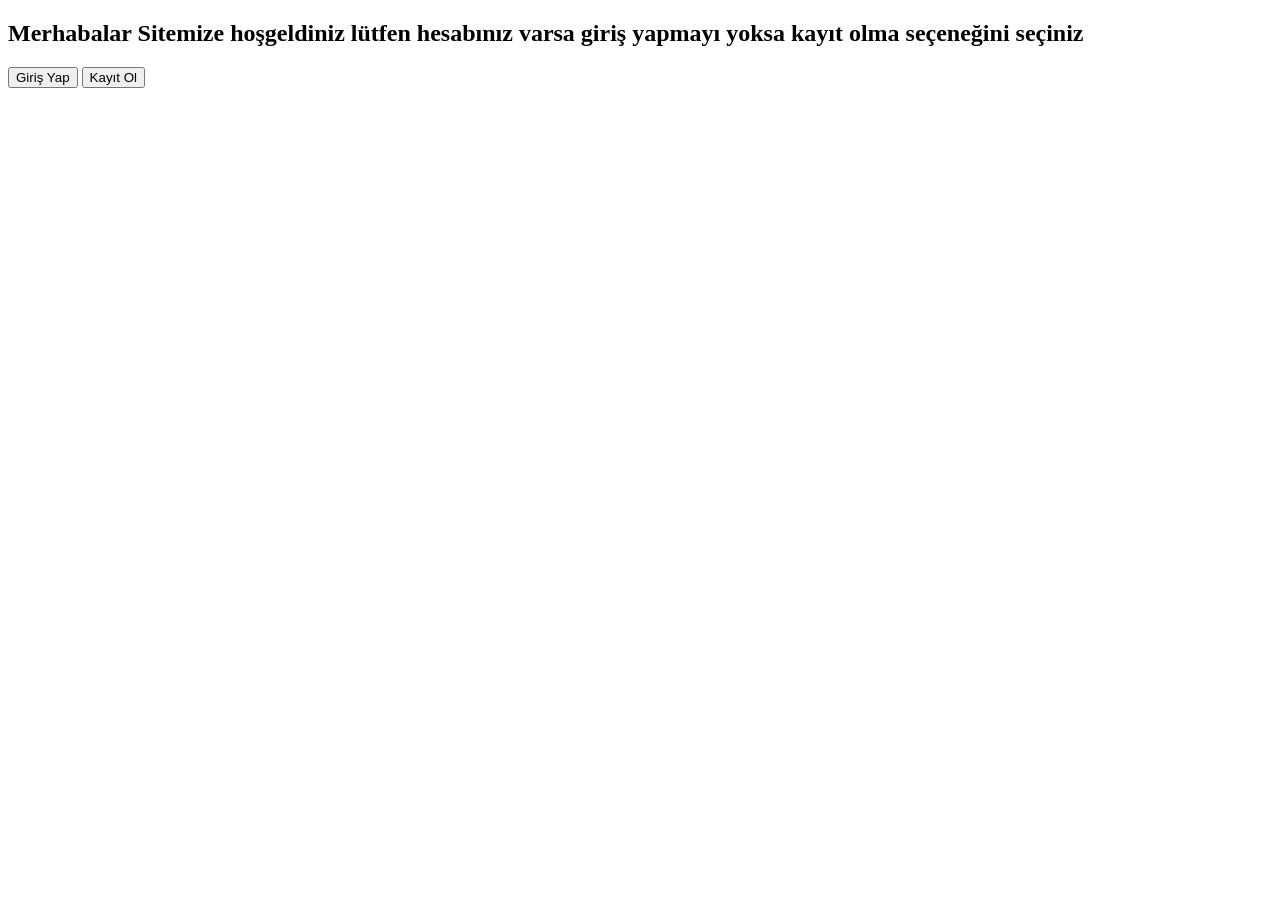
==== Templates/home.html @ 359818ce "Initial commit: Sentence labeling FastAPI project baseline" ====
<!DOCTYPE html>
<html lang="en">
<head>
    <meta charset="UTF-8">
    <title>Staj labeleing project</title>
</head>
<body>
<h2> Merhabalar Sitemize hoşgeldiniz lütfen  hesabınız varsa giriş yapmayı yoksa kayıt olma seçeneğini seçiniz</h2>
<a href="/login"><button>Giriş Yap</button></a>
<a href="/register"><button>Kayıt Ol</button></a>

</body>
</html>
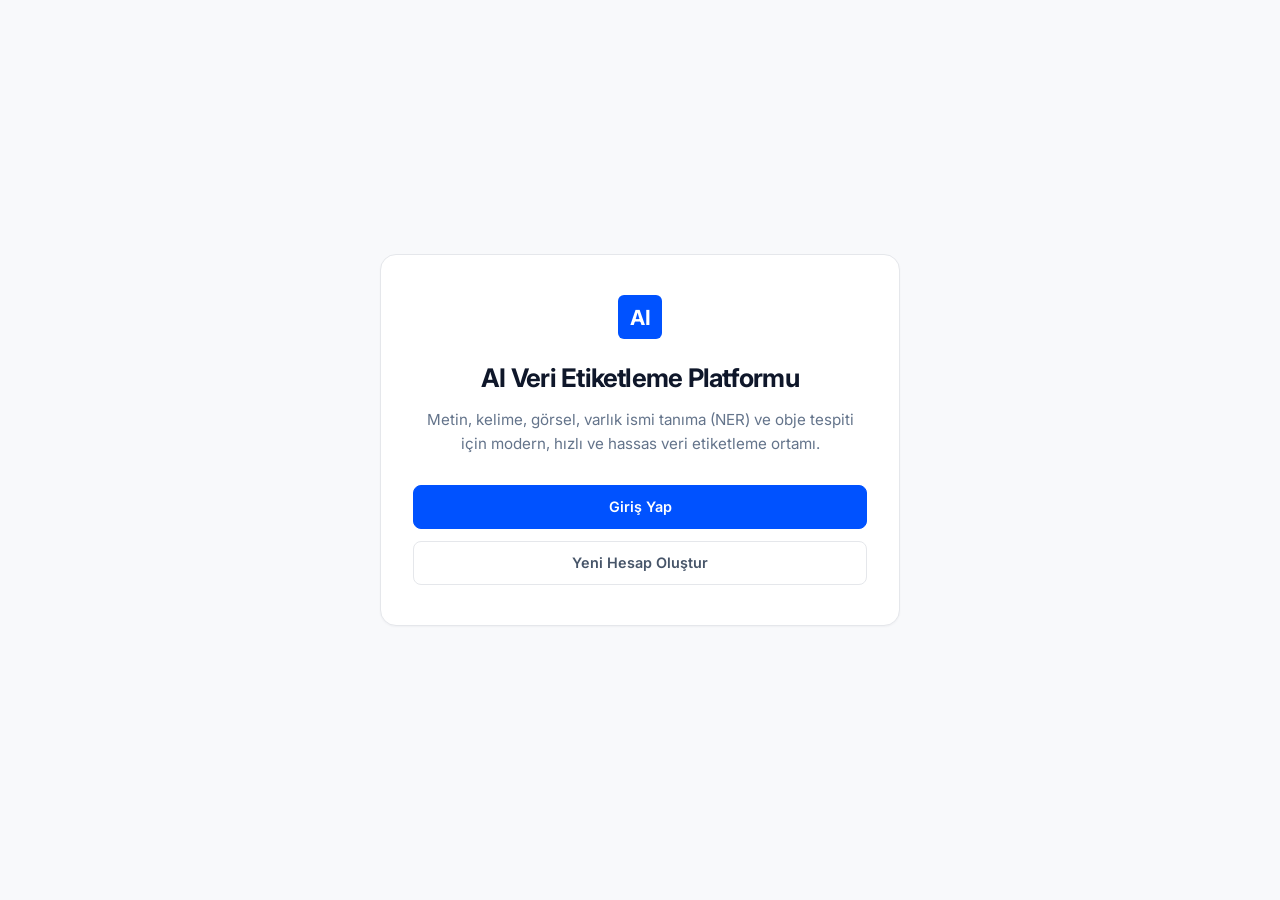
==== commit 116d9852: "Snapshot: classic UI prototype" ====
--- a/Templates/home.html
+++ b/Templates/home.html
@@ -1,13 +1,35 @@
 <!DOCTYPE html>
-<html lang="en">
+<html lang="tr">
 <head>
     <meta charset="UTF-8">
-    <title>Staj labeleing project</title>
+    <meta name="viewport" content="width=device-width, initial-scale=1.0">
+    <title>AI Data Labeling Platform</title>
+    <link rel="stylesheet" href="/static/mercury.css">
 </head>
-<body>
-<h2> Merhabalar Sitemize hoşgeldiniz lütfen  hesabınız varsa giriş yapmayı yoksa kayıt olma seçeneğini seçiniz</h2>
-<a href="/login"><button>Giriş Yap</button></a>
-<a href="/register"><button>Kayıt Ol</button></a>
+<body style="display: flex; align-items: center; justify-content: center; min-height: 100vh; padding: 20px;">
+
+    <div class="card" style="max-width: 520px; width: 100%; text-align: center; padding: 40px 32px;">
+        <div style="display: flex; justify-content: center; margin-bottom: 20px;">
+            <div class="brand-icon" style="width: 44px; height: 44px; font-size: 1.3rem;">AI</div>
+        </div>
+
+        <h1 style="font-size: 1.6rem; font-weight: 700; color: var(--text-primary); letter-spacing: -0.03em; margin-bottom: 10px;">
+            AI Veri Etiketleme Platformu
+        </h1>
+
+        <p style="font-size: 0.95rem; color: var(--text-muted); margin-bottom: 28px; line-height: 1.6;">
+            Metin, kelime, görsel, varlık ismi tanıma (NER) ve obje tespiti için modern, hızlı ve hassas veri etiketleme ortamı.
+        </p>
+
+        <div style="display: flex; flex-direction: column; gap: 12px;">
+            <a href="/login" class="btn btn-primary btn-block" style="padding: 12px;">
+                Giriş Yap
+            </a>
+            <a href="/register" class="btn btn-secondary btn-block" style="padding: 12px;">
+                Yeni Hesap Oluştur
+            </a>
+        </div>
+    </div>
 
 </body>
 </html>
--- a/static/mercury.css
+++ b/static/mercury.css
@@ -0,0 +1,361 @@
+@import url('https://fonts.googleapis.com/css2?family=Inter:wght@400;500;600;700&display=swap');
+
+:root {
+    --bg-main: #F8F9FB;
+    --surface: #FFFFFF;
+    --surface-hover: #F8FAFC;
+    --border: #E5E7EB;
+    --border-focus: #0052FF;
+    --primary: #0052FF;
+    --primary-hover: #0043D6;
+    --primary-light: #EFF6FF;
+    --secondary-bg: #F1F5F9;
+    --secondary-hover: #E2E8F0;
+    --text-primary: #0F172A;
+    --text-secondary: #475569;
+    --text-muted: #64748B;
+    --text-light: #94A3B8;
+    --danger: #EF4444;
+    --danger-bg: #FEF2F2;
+    --success: #10B981;
+    --success-bg: #ECFDF5;
+    --warning: #F59E0B;
+    --warning-bg: #FFFBEB;
+    --shadow-sm: 0 1px 2px 0 rgba(16, 24, 40, 0.04);
+    --shadow-md: 0 4px 6px -1px rgba(16, 24, 40, 0.06), 0 2px 4px -2px rgba(16, 24, 40, 0.04);
+    --shadow-lg: 0 10px 15px -3px rgba(16, 24, 40, 0.06), 0 4px 6px -4px rgba(16, 24, 40, 0.03);
+    --radius-sm: 6px;
+    --radius-md: 8px;
+    --radius-lg: 12px;
+    --radius-xl: 16px;
+}
+
+* {
+    box-sizing: border-box;
+    margin: 0;
+    padding: 0;
+}
+
+body {
+    font-family: 'Inter', -apple-system, BlinkMacSystemFont, 'Segoe UI', Roboto, sans-serif;
+    background-color: var(--bg-main);
+    color: var(--text-primary);
+    line-height: 1.5;
+    -webkit-font-smoothing: antialiased;
+    min-height: 100vh;
+}
+
+/* Navbar */
+.app-header {
+    background-color: var(--surface);
+    border-bottom: 1px solid var(--border);
+    padding: 14px 28px;
+    display: flex;
+    justify-content: space-between;
+    align-items: center;
+    position: sticky;
+    top: 0;
+    z-index: 100;
+}
+
+.brand {
+    display: flex;
+    align-items: center;
+    gap: 10px;
+    font-size: 1.1rem;
+    font-weight: 700;
+    color: var(--text-primary);
+    text-decoration: none;
+    letter-spacing: -0.02em;
+}
+
+.brand-icon {
+    width: 28px;
+    height: 28px;
+    background: var(--primary);
+    color: #fff;
+    border-radius: var(--radius-sm);
+    display: flex;
+    align-items: center;
+    justify-content: center;
+    font-size: 0.9rem;
+    font-weight: 700;
+}
+
+.header-nav {
+    display: flex;
+    align-items: center;
+    gap: 10px;
+}
+
+/* Layout Containers */
+.container {
+    max-width: 1200px;
+    margin: 0 auto;
+    padding: 32px 24px;
+}
+
+.container-narrow {
+    max-width: 640px;
+    margin: 0 auto;
+    padding: 32px 20px;
+}
+
+/* Cards */
+.card {
+    background: var(--surface);
+    border: 1px solid var(--border);
+    border-radius: var(--radius-xl);
+    box-shadow: var(--shadow-sm);
+    padding: 28px;
+    margin-bottom: 20px;
+    transition: box-shadow 0.2s ease, border-color 0.2s ease;
+}
+
+.card-header {
+    margin-bottom: 20px;
+    padding-bottom: 16px;
+    border-bottom: 1px solid var(--border);
+}
+
+.card-title {
+    font-size: 1.25rem;
+    font-weight: 700;
+    color: var(--text-primary);
+    letter-spacing: -0.02em;
+    margin-bottom: 4px;
+}
+
+.card-subtitle {
+    font-size: 0.9rem;
+    color: var(--text-muted);
+}
+
+/* Buttons */
+.btn {
+    display: inline-flex;
+    align-items: center;
+    justify-content: center;
+    gap: 8px;
+    padding: 10px 18px;
+    font-size: 0.9rem;
+    font-weight: 600;
+    font-family: inherit;
+    border-radius: var(--radius-md);
+    border: 1px solid transparent;
+    cursor: pointer;
+    text-decoration: none;
+    transition: all 0.15s ease;
+    line-height: 1.25;
+}
+
+.btn-primary {
+    background-color: var(--primary);
+    color: #FFFFFF;
+    border-color: var(--primary);
+}
+
+.btn-primary:hover {
+    background-color: var(--primary-hover);
+    border-color: var(--primary-hover);
+}
+
+.btn-secondary {
+    background-color: var(--surface);
+    color: var(--text-secondary);
+    border-color: var(--border);
+}
+
+.btn-secondary:hover {
+    background-color: var(--secondary-bg);
+    color: var(--text-primary);
+    border-color: #CBD5E1;
+}
+
+.btn-success {
+    background-color: var(--success);
+    color: #FFFFFF;
+    border-color: var(--success);
+}
+
+.btn-success:hover {
+    background-color: #059669;
+}
+
+.btn-danger {
+    background-color: var(--danger-bg);
+    color: var(--danger);
+    border-color: #FECACA;
+}
+
+.btn-danger:hover {
+    background-color: #FEE2E2;
+}
+
+.btn-sm {
+    padding: 6px 12px;
+    font-size: 0.8rem;
+    border-radius: var(--radius-sm);
+}
+
+.btn-block {
+    width: 100%;
+}
+
+/* Form Controls */
+.form-group {
+    margin-bottom: 20px;
+}
+
+label {
+    display: block;
+    font-size: 0.875rem;
+    font-weight: 600;
+    color: var(--text-secondary);
+    margin-bottom: 8px;
+}
+
+.form-control,
+.form-input,
+.custom-textarea {
+    width: 100%;
+    padding: 10px 14px;
+    font-size: 0.925rem;
+    font-family: inherit;
+    color: var(--text-primary);
+    background-color: var(--surface);
+    border: 1px solid var(--border);
+    border-radius: var(--radius-md);
+    box-shadow: var(--shadow-sm);
+    transition: border-color 0.15s ease, box-shadow 0.15s ease;
+}
+
+.form-control:focus,
+.form-input:focus,
+.custom-textarea:focus {
+    outline: none;
+    border-color: var(--border-focus);
+    box-shadow: 0 0 0 3px rgba(0, 82, 255, 0.12);
+}
+
+.custom-textarea {
+    min-height: 120px;
+    resize: vertical;
+}
+
+/* File Dropzone Style */
+.file-dropzone-box {
+    border: 2px dashed #CBD5E1;
+    background-color: #F8FAFC;
+    border-radius: var(--radius-lg);
+    padding: 24px;
+    text-align: center;
+    cursor: pointer;
+    transition: all 0.2s ease;
+    display: flex;
+    flex-direction: column;
+    align-items: center;
+    gap: 8px;
+}
+
+.file-dropzone-box:hover {
+    border-color: var(--primary);
+    background-color: var(--primary-light);
+}
+
+.file-dropzone-icon {
+    font-size: 1.8rem;
+    color: var(--text-muted);
+}
+
+.file-dropzone-text {
+    font-size: 0.9rem;
+    font-weight: 600;
+    color: var(--text-secondary);
+}
+
+.file-dropzone-sub {
+    font-size: 0.8rem;
+    color: var(--text-light);
+}
+
+/* Status Pills & Badges */
+.badge {
+    display: inline-flex;
+    align-items: center;
+    gap: 6px;
+    padding: 4px 10px;
+    font-size: 0.8rem;
+    font-weight: 600;
+    border-radius: 9999px;
+    line-height: 1.2;
+}
+
+.badge-primary {
+    background-color: var(--primary-light);
+    color: var(--primary);
+}
+
+.badge-success {
+    background-color: var(--success-bg);
+    color: var(--success);
+}
+
+.badge-neutral {
+    background-color: var(--secondary-bg);
+    color: var(--text-secondary);
+}
+
+/* Status bar */
+.stats-bar {
+    display: flex;
+    align-items: center;
+    gap: 12px;
+    padding: 10px 16px;
+    background: var(--surface);
+    border: 1px solid var(--border);
+    border-radius: var(--radius-lg);
+    box-shadow: var(--shadow-sm);
+    margin-bottom: 16px;
+}
+
+.stat-item {
+    display: flex;
+    align-items: center;
+    gap: 6px;
+    font-size: 0.85rem;
+    color: var(--text-secondary);
+}
+
+.stat-item strong {
+    color: var(--text-primary);
+    font-weight: 700;
+}
+
+/* Alerts */
+.alert-success {
+    background-color: var(--success-bg);
+    border: 1px solid #A7F3D0;
+    color: #065F46;
+    padding: 14px 18px;
+    border-radius: var(--radius-md);
+    font-size: 0.9rem;
+    font-weight: 500;
+    margin-bottom: 16px;
+}
+
+/* Progress bar */
+.progress-track {
+    width: 100%;
+    height: 8px;
+    background-color: #E2E8F0;
+    border-radius: 9999px;
+    overflow: hidden;
+}
+
+.progress-fill {
+    height: 100%;
+    background-color: var(--primary);
+    border-radius: 9999px;
+    transition: width 0.3s ease;
+}
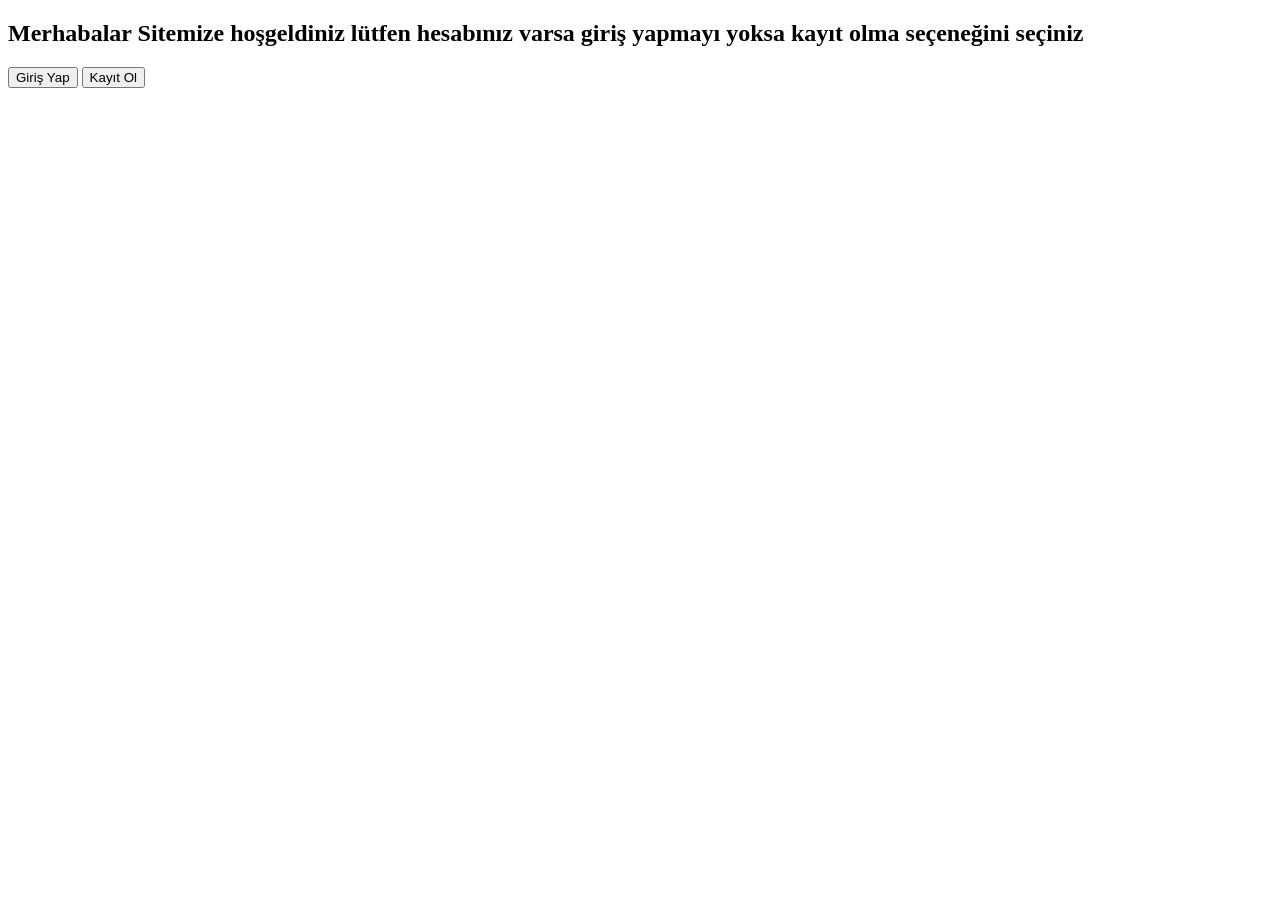
==== commit 186f2e7a: "Snapshot: locked v1 prototype" ====
--- a/Templates/home.html
+++ b/Templates/home.html
@@ -1,35 +1,13 @@
 <!DOCTYPE html>
-<html lang="tr">
+<html lang="en">
 <head>
     <meta charset="UTF-8">
-    <meta name="viewport" content="width=device-width, initial-scale=1.0">
-    <title>AI Data Labeling Platform</title>
-    <link rel="stylesheet" href="/static/mercury.css">
+    <title>Staj labeleing project</title>
 </head>
-<body style="display: flex; align-items: center; justify-content: center; min-height: 100vh; padding: 20px;">
-
-    <div class="card" style="max-width: 520px; width: 100%; text-align: center; padding: 40px 32px;">
-        <div style="display: flex; justify-content: center; margin-bottom: 20px;">
-            <div class="brand-icon" style="width: 44px; height: 44px; font-size: 1.3rem;">AI</div>
-        </div>
-
-        <h1 style="font-size: 1.6rem; font-weight: 700; color: var(--text-primary); letter-spacing: -0.03em; margin-bottom: 10px;">
-            AI Veri Etiketleme Platformu
-        </h1>
-
-        <p style="font-size: 0.95rem; color: var(--text-muted); margin-bottom: 28px; line-height: 1.6;">
-            Metin, kelime, görsel, varlık ismi tanıma (NER) ve obje tespiti için modern, hızlı ve hassas veri etiketleme ortamı.
-        </p>
-
-        <div style="display: flex; flex-direction: column; gap: 12px;">
-            <a href="/login" class="btn btn-primary btn-block" style="padding: 12px;">
-                Giriş Yap
-            </a>
-            <a href="/register" class="btn btn-secondary btn-block" style="padding: 12px;">
-                Yeni Hesap Oluştur
-            </a>
-        </div>
-    </div>
+<body>
+<h2> Merhabalar Sitemize hoşgeldiniz lütfen  hesabınız varsa giriş yapmayı yoksa kayıt olma seçeneğini seçiniz</h2>
+<a href="/login"><button>Giriş Yap</button></a>
+<a href="/register"><button>Kayıt Ol</button></a>
 
 </body>
 </html>
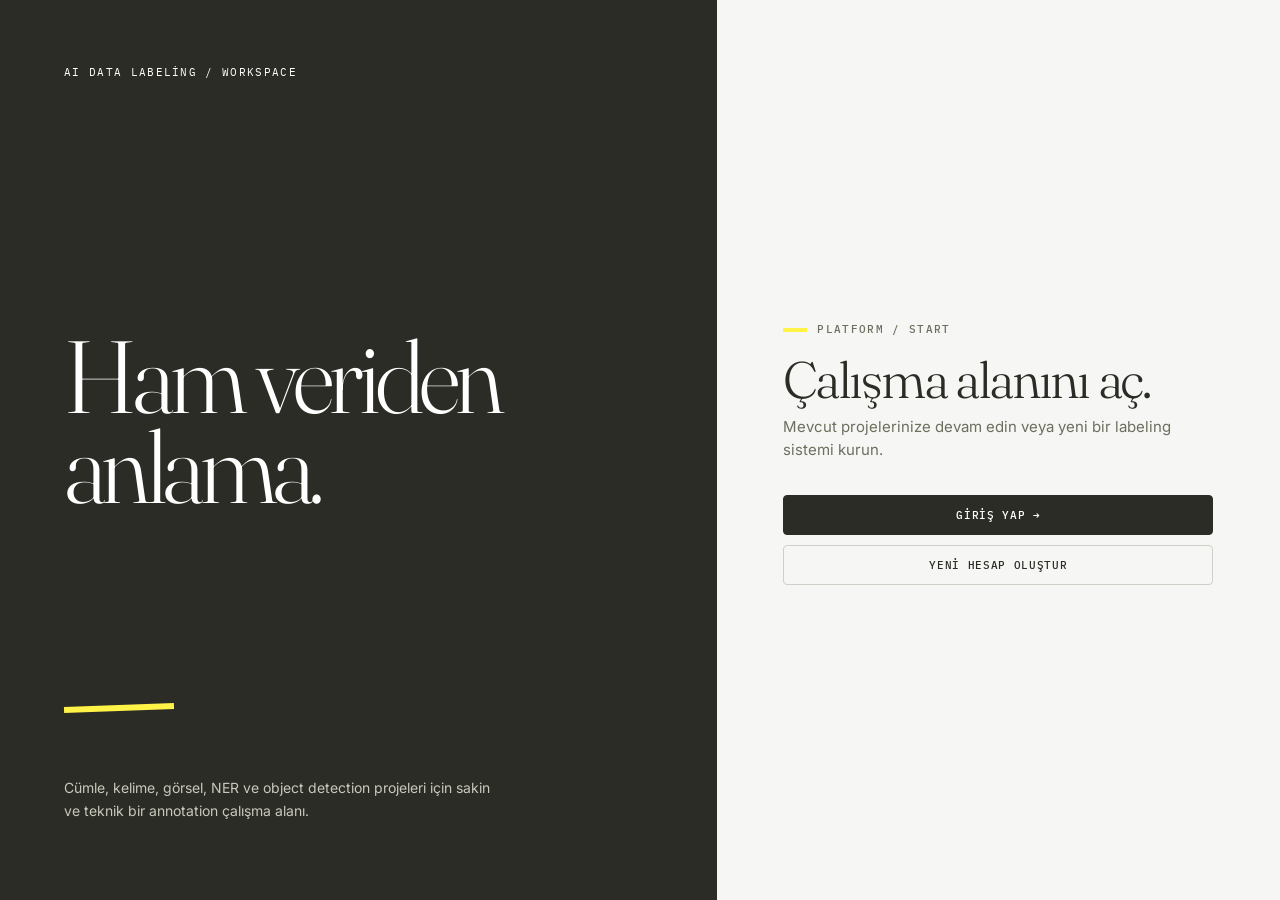
==== commit a5124c14: "Snapshot: Visual editorial UI prototype" ====
--- a/Templates/home.html
+++ b/Templates/home.html
@@ -1,13 +1,26 @@
 <!DOCTYPE html>
-<html lang="en">
+<html lang="tr">
 <head>
     <meta charset="UTF-8">
-    <title>Staj labeleing project</title>
+    <meta name="viewport" content="width=device-width, initial-scale=1.0">
+    <title>AI Data Labeling Platform</title>
+    <link rel="stylesheet" href="/static/visual.css">
 </head>
 <body>
-<h2> Merhabalar Sitemize hoşgeldiniz lütfen  hesabınız varsa giriş yapmayı yoksa kayıt olma seçeneğini seçiniz</h2>
-<a href="/login"><button>Giriş Yap</button></a>
-<a href="/register"><button>Kayıt Ol</button></a>
-
+    <main class="auth-page">
+        <section class="auth-editorial">
+            <div class="auth-mark">AI Data Labeling / Workspace</div>
+            <h1>Ham veriden<br>anlama.</h1>
+            <p class="auth-caption">Cümle, kelime, görsel, NER ve object detection projeleri için sakin ve teknik bir annotation çalışma alanı.</p>
+        </section>
+        <section class="auth-form-pane">
+            <div class="auth-form">
+                <div class="eyebrow">Platform / Start</div>
+                <h2 class="auth-title">Çalışma alanını aç.</h2>
+                <p class="auth-copy">Mevcut projelerinize devam edin veya yeni bir labeling sistemi kurun.</p>
+                <div style="display:flex; flex-direction:column; gap:10px;"><a href="/login" class="btn btn-primary btn-block">Giriş Yap →</a><a href="/register" class="btn btn-secondary btn-block">Yeni Hesap Oluştur</a></div>
+            </div>
+        </section>
+    </main>
 </body>
-</html>+</html>
--- a/static/visual.css
+++ b/static/visual.css
@@ -0,0 +1,486 @@
+@import url('https://fonts.googleapis.com/css2?family=Fraunces:opsz,wght@9..144,300;9..144,400;9..144,500&family=IBM+Plex+Mono:wght@400;500;600&family=Inter:wght@400;500;600&display=swap');
+
+:root {
+    --vellum: #f6f6f4;
+    --paper: #ffffff;
+    --ink: #11110f;
+    --carbon: #2c2c26;
+    --ash: #d0d0c8;
+    --olive-char: #57584b;
+    --lichen: #6d6e5e;
+    --sage: #979886;
+    --moss: #aaab9c;
+    --bone: #e8e7d9;
+    --highlight: #fff347;
+    --khaki: #aaa674;
+    --danger: #a43d36;
+    --success: #596c45;
+
+    /* Backwards-compatible aliases used by the existing templates. */
+    --bg-main: var(--vellum);
+    --surface: var(--paper);
+    --surface-hover: #fbfbf8;
+    --border: var(--ash);
+    --border-focus: var(--carbon);
+    --primary: var(--carbon);
+    --primary-hover: var(--ink);
+    --primary-light: #efefe9;
+    --secondary-bg: var(--bone);
+    --secondary-hover: #deddd1;
+    --text-primary: var(--carbon);
+    --text-secondary: var(--lichen);
+    --text-muted: var(--sage);
+    --text-light: var(--moss);
+    --danger-bg: #f7ece9;
+    --success-bg: #edf0e8;
+    --warning: #8d7116;
+    --warning-bg: #fffde4;
+    --shadow-sm: none;
+    --shadow-md: none;
+    --shadow-lg: none;
+    --radius-sm: 4px;
+    --radius-md: 6px;
+    --radius-lg: 8px;
+    --radius-xl: 8px;
+}
+
+*, *::before, *::after { box-sizing: border-box; }
+
+html { background: var(--vellum); }
+
+body {
+    margin: 0;
+    min-height: 100vh;
+    background: var(--vellum);
+    color: var(--carbon);
+    font-family: Inter, system-ui, sans-serif;
+    font-size: 15px;
+    line-height: 1.55;
+    -webkit-font-smoothing: antialiased;
+}
+
+button, input, textarea, select { font: inherit; }
+a { color: inherit; }
+
+::selection { background: var(--highlight); color: var(--ink); }
+
+.app-header {
+    position: sticky;
+    top: 0;
+    z-index: 100;
+    display: flex;
+    align-items: center;
+    justify-content: space-between;
+    gap: 24px;
+    min-height: 64px;
+    padding: 12px clamp(20px, 4vw, 64px);
+    background: rgba(246, 246, 244, .96);
+    border-bottom: 1px solid var(--olive-char);
+}
+
+.brand {
+    display: inline-flex;
+    align-items: center;
+    gap: 11px;
+    color: var(--carbon);
+    text-decoration: none;
+    font-family: "IBM Plex Mono", monospace;
+    font-size: 12px;
+    font-weight: 600;
+    letter-spacing: .07em;
+    text-transform: uppercase;
+}
+
+.brand-icon {
+    position: relative;
+    display: grid;
+    place-items: center;
+    width: 30px;
+    height: 30px;
+    color: var(--carbon);
+    background: transparent;
+    border: 1px solid var(--carbon);
+    border-radius: 3px;
+    font-family: "IBM Plex Mono", monospace;
+    font-size: 10px;
+    font-weight: 600;
+}
+
+.brand-icon::after {
+    content: "";
+    position: absolute;
+    right: -5px;
+    bottom: -3px;
+    width: 14px;
+    height: 4px;
+    background: var(--highlight);
+    z-index: -1;
+}
+
+.header-nav { display: flex; align-items: center; gap: 8px; flex-wrap: wrap; }
+
+.container {
+    width: min(100%, 1320px);
+    margin-inline: auto;
+    padding: clamp(34px, 5vw, 72px) clamp(20px, 4vw, 64px) 80px;
+}
+
+.container-narrow {
+    width: min(100%, 720px);
+    margin-inline: auto;
+    padding: 56px 24px 80px;
+}
+
+.eyebrow,
+.section-label,
+.panel-kicker,
+.module-code,
+.meta-label {
+    font-family: "IBM Plex Mono", monospace;
+    font-size: 11px;
+    font-weight: 500;
+    line-height: 1.4;
+    letter-spacing: .12em;
+    text-transform: uppercase;
+    color: var(--lichen);
+}
+
+.eyebrow { display: inline-flex; align-items: center; gap: 10px; margin-bottom: 16px; }
+.eyebrow::before { content: ""; width: 24px; height: 4px; background: var(--highlight); }
+
+.page-title,
+.display-title,
+.auth-title,
+.card-title,
+h1, h2 {
+    font-family: Fraunces, Georgia, serif;
+    font-weight: 300;
+    color: var(--carbon);
+    letter-spacing: -.045em;
+}
+
+.page-title, .display-title {
+    max-width: 880px;
+    margin: 0;
+    font-size: clamp(46px, 6.2vw, 84px);
+    line-height: .98;
+}
+
+.page-intro {
+    max-width: 650px;
+    margin: 20px 0 0;
+    color: var(--lichen);
+    font-size: 16px;
+    line-height: 1.7;
+}
+
+.section-heading {
+    margin: 0 0 20px;
+    font-family: "IBM Plex Mono", monospace;
+    font-size: 11px;
+    font-weight: 500;
+    letter-spacing: .12em;
+    text-transform: uppercase;
+    color: var(--lichen);
+}
+
+.card {
+    margin-bottom: 20px;
+    padding: clamp(22px, 3vw, 32px);
+    background: var(--paper);
+    border: 1px solid var(--ash);
+    border-radius: 8px;
+    box-shadow: none !important;
+}
+
+.card-header {
+    margin-bottom: 24px;
+    padding-bottom: 18px;
+    border-bottom: 1px solid var(--ash);
+}
+
+.card-title { margin: 0 0 6px; font-size: clamp(25px, 3vw, 36px); line-height: 1.06; }
+.card-subtitle { margin: 0; color: var(--lichen); font-size: 14px; }
+
+.btn {
+    display: inline-flex;
+    align-items: center;
+    justify-content: center;
+    gap: 8px;
+    min-height: 40px;
+    padding: 10px 16px;
+    border: 1px solid transparent;
+    border-radius: 4px;
+    font-family: "IBM Plex Mono", monospace;
+    font-size: 11px;
+    font-weight: 500;
+    line-height: 1.2;
+    letter-spacing: .06em;
+    text-transform: uppercase;
+    text-decoration: none;
+    cursor: pointer;
+    transition: background-color .16s ease, border-color .16s ease, color .16s ease, transform .16s ease;
+}
+
+.btn:hover { transform: translateY(-1px); }
+.btn-primary { color: var(--paper); background: var(--carbon); border-color: var(--carbon); }
+.btn-primary:hover { background: var(--ink); border-color: var(--ink); }
+.btn-secondary { color: var(--carbon); background: transparent; border-color: var(--ash); }
+.btn-secondary:hover { background: var(--paper); border-color: var(--olive-char); }
+.btn-danger { color: var(--danger); background: transparent; border-color: #d8b9b4; }
+.btn-danger:hover { background: var(--danger-bg); }
+.btn-success { color: var(--paper); background: var(--olive-char); border-color: var(--olive-char); }
+.btn-sm { min-height: 32px; padding: 7px 11px; font-size: 10px; }
+.btn-block { width: 100%; }
+
+.form-group { margin-bottom: 24px; }
+label {
+    display: block;
+    margin-bottom: 8px;
+    color: var(--lichen);
+    font-family: "IBM Plex Mono", monospace;
+    font-size: 10px;
+    font-weight: 500;
+    letter-spacing: .1em;
+    text-transform: uppercase;
+}
+
+.form-control, .form-input, .custom-textarea {
+    width: 100%;
+    padding: 12px 14px;
+    color: var(--carbon);
+    background: #fbfbf8;
+    border: 1px solid var(--ash);
+    border-radius: 6px;
+    box-shadow: none !important;
+    outline: none;
+    transition: border-color .16s ease, background-color .16s ease;
+}
+
+.form-control:focus, .form-input:focus, .custom-textarea:focus {
+    background: var(--paper);
+    border-color: var(--olive-char);
+    box-shadow: inset 4px 0 0 var(--highlight) !important;
+}
+
+.custom-textarea { min-height: 150px; resize: vertical; line-height: 1.7; }
+
+input[type="color"] {
+    width: 46px !important;
+    height: 44px !important;
+    padding: 5px !important;
+    background: var(--paper);
+    border: 1px solid var(--ash) !important;
+    border-radius: 5px !important;
+}
+
+.label-row { padding: 7px; background: #fbfbf8; border: 1px solid var(--ash); border-radius: 6px; }
+.label-row .form-control { border: 0; background: transparent; }
+
+.file-dropzone-box {
+    display: flex;
+    flex-direction: column;
+    align-items: center;
+    gap: 8px;
+    padding: 34px 24px;
+    text-align: center;
+    color: var(--lichen);
+    background: #fbfbf8;
+    border: 1px dashed var(--olive-char);
+    border-radius: 6px;
+    cursor: pointer;
+    transition: background-color .16s ease, border-color .16s ease;
+}
+.file-dropzone-box:hover { background: var(--paper); border-color: var(--carbon); }
+.file-dropzone-icon { font-size: 0; }
+.file-dropzone-icon::before { content: "↥"; font-family: "IBM Plex Mono", monospace; font-size: 26px; color: var(--carbon); }
+.file-dropzone-text { font-family: "IBM Plex Mono", monospace; font-size: 11px; font-weight: 500; letter-spacing: .05em; text-transform: uppercase; }
+.file-dropzone-sub { font-size: 12px; color: var(--sage); }
+
+.badge {
+    display: inline-flex;
+    align-items: center;
+    gap: 5px;
+    padding: 4px 8px;
+    border-radius: 3px;
+    font-family: "IBM Plex Mono", monospace;
+    font-size: 10px;
+    font-weight: 500;
+    letter-spacing: .05em;
+    text-transform: uppercase;
+}
+.badge-primary { color: var(--carbon); background: var(--highlight); }
+.badge-success { color: var(--carbon); background: var(--bone); }
+.badge-neutral { color: var(--lichen); background: #efefe9; }
+
+.stats-bar {
+    display: flex;
+    align-items: center;
+    gap: 0;
+    margin-bottom: 20px;
+    padding: 0;
+    background: transparent;
+    border: 1px solid var(--olive-char);
+    border-radius: 5px;
+    box-shadow: none !important;
+    overflow: hidden;
+}
+.stat-item {
+    display: flex;
+    align-items: center;
+    gap: 8px;
+    min-height: 46px;
+    padding: 9px 15px;
+    border-right: 1px solid var(--ash);
+    color: var(--lichen);
+    font-family: "IBM Plex Mono", monospace;
+    font-size: 10px;
+    letter-spacing: .06em;
+    text-transform: uppercase;
+}
+.stat-item strong { color: var(--carbon); }
+
+.progress-track { height: 3px; background: var(--bone); border-radius: 0; overflow: hidden; }
+.progress-fill { height: 100%; background: var(--carbon); border-radius: 0; }
+
+.project-pill {
+    display: inline-flex !important;
+    align-items: center;
+    gap: 10px;
+    padding: 12px 15px !important;
+    color: var(--carbon) !important;
+    background: transparent !important;
+    border: 1px solid var(--ash) !important;
+    border-radius: 5px !important;
+    box-shadow: none !important;
+    font-family: "IBM Plex Mono", monospace;
+    font-size: 11px;
+    font-weight: 500 !important;
+    text-decoration: none;
+}
+.project-pill:hover { border-color: var(--carbon) !important; transform: translateY(-1px); }
+.project-pill > span:first-child { display: none; }
+.project-pill::before { content: "↗"; color: var(--sage); }
+
+.workspace-grid {
+    display: grid;
+    grid-template-columns: minmax(0, 1fr) minmax(280px, 340px) !important;
+    gap: 18px !important;
+    align-items: stretch !important;
+}
+
+.text-display-card, .word-display-card, .ner-display-card, .image-display-card {
+    background: var(--paper) !important;
+    border: 1px solid var(--olive-char) !important;
+    border-radius: 8px !important;
+    box-shadow: none !important;
+}
+.text-display-card { min-height: 270px !important; padding: 46px !important; font-family: Fraunces, Georgia, serif; font-size: clamp(24px, 3vw, 38px) !important; font-weight: 300 !important; line-height: 1.35 !important; }
+.word-display-card { min-height: 270px !important; padding: 46px !important; font-family: Fraunces, Georgia, serif; font-size: clamp(46px, 7vw, 82px) !important; font-weight: 300 !important; letter-spacing: -.04em; }
+.ner-display-card { min-height: 270px !important; padding: 42px !important; font-family: Fraunces, Georgia, serif; font-size: clamp(24px, 3vw, 36px) !important; font-weight: 300 !important; line-height: 1.65 !important; }
+.ner-display-card::selection { background: var(--highlight) !important; color: var(--carbon) !important; }
+.image-display-card { min-height: 480px !important; padding: 18px !important; background: var(--carbon) !important; }
+.image-display-card img { max-height: 600px !important; border-radius: 2px !important; }
+
+.labels-strip { display: flex; flex-wrap: wrap; gap: 8px; align-items: center; justify-content: flex-start !important; margin: 0 0 20px; }
+.labels-strip .btn, .label-btn-select { border-radius: 4px !important; font-family: "IBM Plex Mono", monospace !important; font-size: 10px !important; letter-spacing: .06em; text-transform: uppercase; box-shadow: none !important; }
+
+.output-list, .box-list { list-style: none; display: flex; flex-direction: column; gap: 8px; max-height: 520px; overflow-y: auto; padding: 0 4px 0 0; }
+.output-item, .box-item { padding: 13px !important; background: #fbfbf8 !important; border: 1px solid var(--ash) !important; border-radius: 5px !important; }
+
+.empty-state-icon { width: 34px; height: 5px; margin: 0 auto 22px; background: var(--highlight); }
+
+/* Dashboard */
+.dashboard-hero { display: grid; grid-template-columns: minmax(0, 1fr) 260px; gap: 48px; align-items: end; margin-bottom: 56px; }
+.dashboard-note { padding: 20px 0 4px 22px; border-left: 1px solid var(--olive-char); color: var(--lichen); font-family: "IBM Plex Mono", monospace; font-size: 11px; line-height: 1.7; letter-spacing: .03em; }
+.module-grid { display: grid; grid-template-columns: repeat(12, 1fr); gap: 12px; }
+.module-card {
+    grid-column: span 4;
+    position: relative;
+    display: flex;
+    flex-direction: column;
+    justify-content: space-between;
+    min-height: 290px;
+    padding: 26px;
+    background: var(--paper);
+    border: 1px solid var(--ash);
+    border-radius: 8px;
+    box-shadow: none !important;
+    overflow: hidden;
+    transition: border-color .16s ease, transform .16s ease, background-color .16s ease;
+}
+.module-card:hover { background: #fbfbf8; border-color: var(--olive-char); transform: translateY(-2px); }
+.module-card::after { content: ""; position: absolute; left: 26px; bottom: 0; width: 0; height: 5px; background: var(--highlight); transition: width .2s ease; }
+.module-card:hover::after { width: 64px; }
+.module-card .module-code { display: flex; justify-content: space-between; margin-bottom: 48px; }
+.module-card h3 { margin: 0 0 12px; font-family: Fraunces, Georgia, serif; font-size: 30px; font-weight: 300; line-height: 1.05; letter-spacing: -.035em; }
+.module-card p { margin: 0 0 28px; color: var(--lichen); font-size: 13px; line-height: 1.65; }
+.module-card .module-link { align-self: flex-start; padding: 0 0 4px; border-bottom: 1px solid var(--carbon); font-family: "IBM Plex Mono", monospace; font-size: 10px; letter-spacing: .08em; text-transform: uppercase; text-decoration: none; }
+.module-card--index { grid-column: span 8; color: var(--paper); background: var(--carbon); border-color: var(--carbon); }
+.module-card--index:hover { color: var(--paper); background: var(--ink); border-color: var(--ink); }
+.module-card--index h3, .module-card--index .module-link { color: var(--paper); border-color: var(--paper); }
+.module-card--index p, .module-card--index .module-code { color: #c8c8bd; }
+
+/* Editorial authentication */
+.auth-page { min-height: 100vh; display: grid; grid-template-columns: minmax(0, 1.12fr) minmax(420px, .88fr); }
+.auth-editorial { position: relative; display: flex; flex-direction: column; justify-content: space-between; min-height: 100vh; padding: clamp(34px, 5vw, 72px); color: var(--paper); background: var(--carbon); overflow: hidden; }
+.auth-editorial::after { content: ""; position: absolute; left: clamp(34px, 5vw, 72px); bottom: 21%; width: 110px; height: 6px; background: var(--highlight); transform: rotate(-2deg); }
+.auth-mark { font-family: "IBM Plex Mono", monospace; font-size: 11px; letter-spacing: .12em; text-transform: uppercase; }
+.auth-editorial h1 { max-width: 720px; margin: auto 0; color: var(--paper); font-size: clamp(58px, 8vw, 116px); line-height: .88; }
+.auth-caption { max-width: 440px; color: #c8c8bd; font-size: 14px; line-height: 1.65; }
+.auth-form-pane { display: grid; place-items: center; min-height: 100vh; padding: 42px; background: var(--vellum); }
+.auth-form { width: min(100%, 430px); }
+.auth-title { margin: 0 0 10px; font-size: clamp(36px, 4vw, 52px); line-height: 1; }
+.auth-copy { margin: 0 0 34px; color: var(--lichen); }
+.auth-switch { margin-top: 24px; padding-top: 18px; border-top: 1px solid var(--ash); color: var(--lichen); font-family: "IBM Plex Mono", monospace; font-size: 10px; letter-spacing: .04em; text-transform: uppercase; }
+.auth-switch a { color: var(--carbon); text-decoration-thickness: 1px; text-underline-offset: 4px; }
+
+/* Project index */
+.projects-header { display: grid; grid-template-columns: 1fr 340px; gap: 40px; align-items: end; margin-bottom: 50px; }
+.projects-list { border-top: 1px solid var(--olive-char); }
+.project-card { margin: 0 !important; background: transparent !important; border: 0 !important; border-bottom: 1px solid var(--ash) !important; border-radius: 0 !important; box-shadow: none !important; }
+.project-summary { min-height: 92px; padding: 20px 8px !important; }
+.project-summary:hover { background: rgba(255,255,255,.45); }
+.project-details { padding: 18px 8px 22px !important; background: transparent !important; border-top: 1px dotted var(--ash) !important; }
+.meta-group { font-family: "IBM Plex Mono", monospace; font-size: 10px !important; letter-spacing: .04em; text-transform: uppercase; }
+
+/* Object showcase */
+.object-shell { width: min(100%, 1580px); }
+.object-workspace-grid { display: grid; grid-template-columns: minmax(0, 1fr) 320px !important; gap: 14px !important; align-items: stretch !important; }
+.canvas-card { padding: 16px !important; color: #ededE6; background: var(--carbon) !important; border: 1px solid var(--carbon) !important; border-radius: 8px !important; box-shadow: none !important; }
+.canvas-card .labels-strip { padding-bottom: 14px; border-bottom: 1px solid #4a4a42; }
+.canvas-card .btn-secondary { color: #e7e7df; border-color: #5a5a51; }
+.canvas-card .btn-secondary:hover { color: var(--paper); background: #3a3a34; border-color: #77776d; }
+.image-stage { display: inline-block; position: relative; max-width: 100%; overflow: visible !important; background: #171713 !important; border: 1px solid #4b4b44; border-radius: 2px !important; box-shadow: none !important; line-height: 0; user-select: none; }
+.annotation-img { max-height: min(64vh, 720px) !important; }
+.selection-box { border: 2px dashed var(--highlight) !important; background: rgba(255,243,71,.16) !important; }
+.label-btn-select { min-height: 34px; padding: 7px 12px !important; border: 1px solid rgba(255,255,255,.35) !important; color: #fff; }
+.label-btn-select:disabled { opacity: .32; }
+.box-item { font-family: "IBM Plex Mono", monospace; }
+
+@media (max-width: 1000px) {
+    .module-card { grid-column: span 6; }
+    .module-card--index { grid-column: span 12; }
+    .workspace-grid, .object-workspace-grid { grid-template-columns: minmax(0, 1fr) !important; }
+    .auth-page { grid-template-columns: 1fr; }
+    .auth-editorial { min-height: 44vh; }
+    .auth-form-pane { min-height: 56vh; }
+    .dashboard-hero, .projects-header { grid-template-columns: 1fr; }
+}
+
+@media (max-width: 680px) {
+    .app-header { align-items: flex-start; padding: 12px 16px; }
+    .brand span { display: none; }
+    .header-nav { justify-content: flex-end; }
+    .container { padding: 32px 16px 56px; }
+    .module-card, .module-card--index { grid-column: span 12; min-height: 240px; }
+    .page-title, .display-title { font-size: 44px; }
+    .stats-bar { flex-wrap: wrap; }
+    .stat-item { flex: 1 1 auto; }
+    .auth-form-pane { padding: 34px 20px; }
+    .auth-editorial { padding: 34px 24px; }
+}
+
+@media (prefers-reduced-motion: reduce) {
+    *, *::before, *::after { scroll-behavior: auto !important; transition: none !important; }
+}
